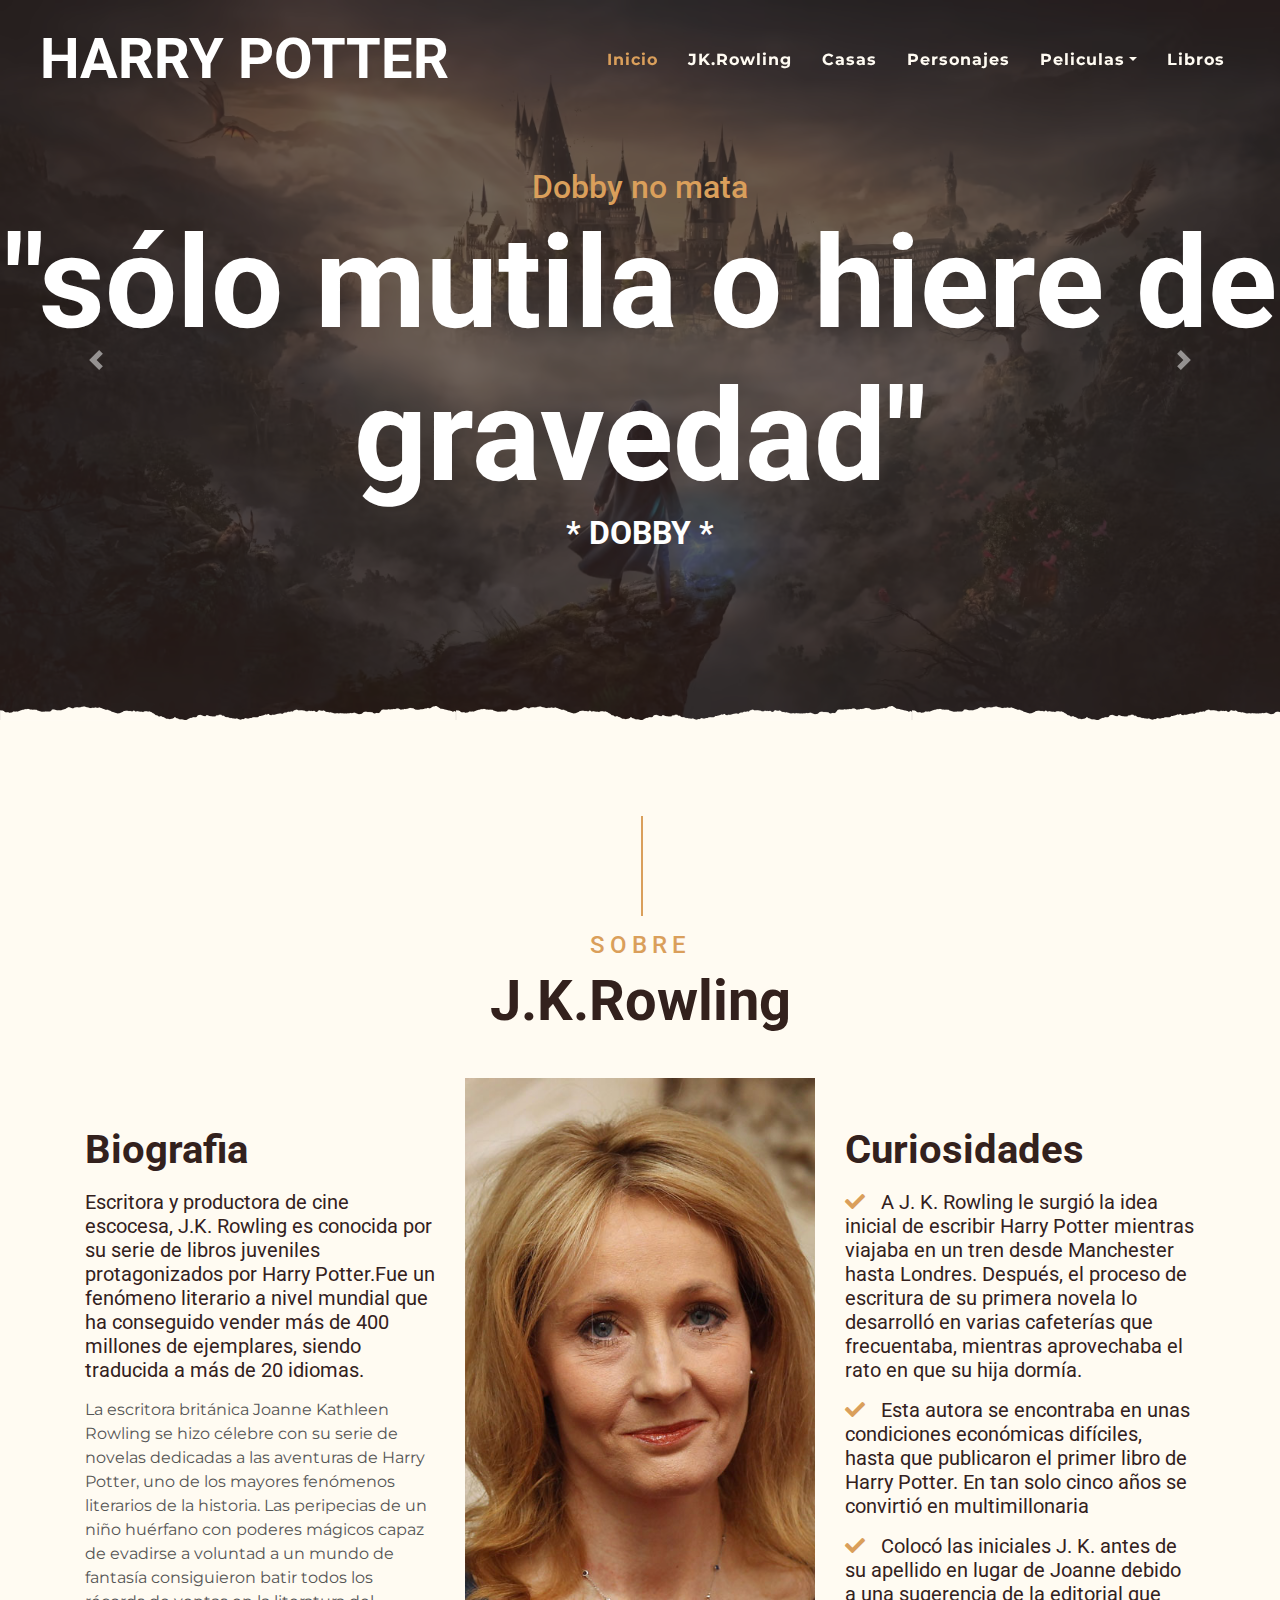
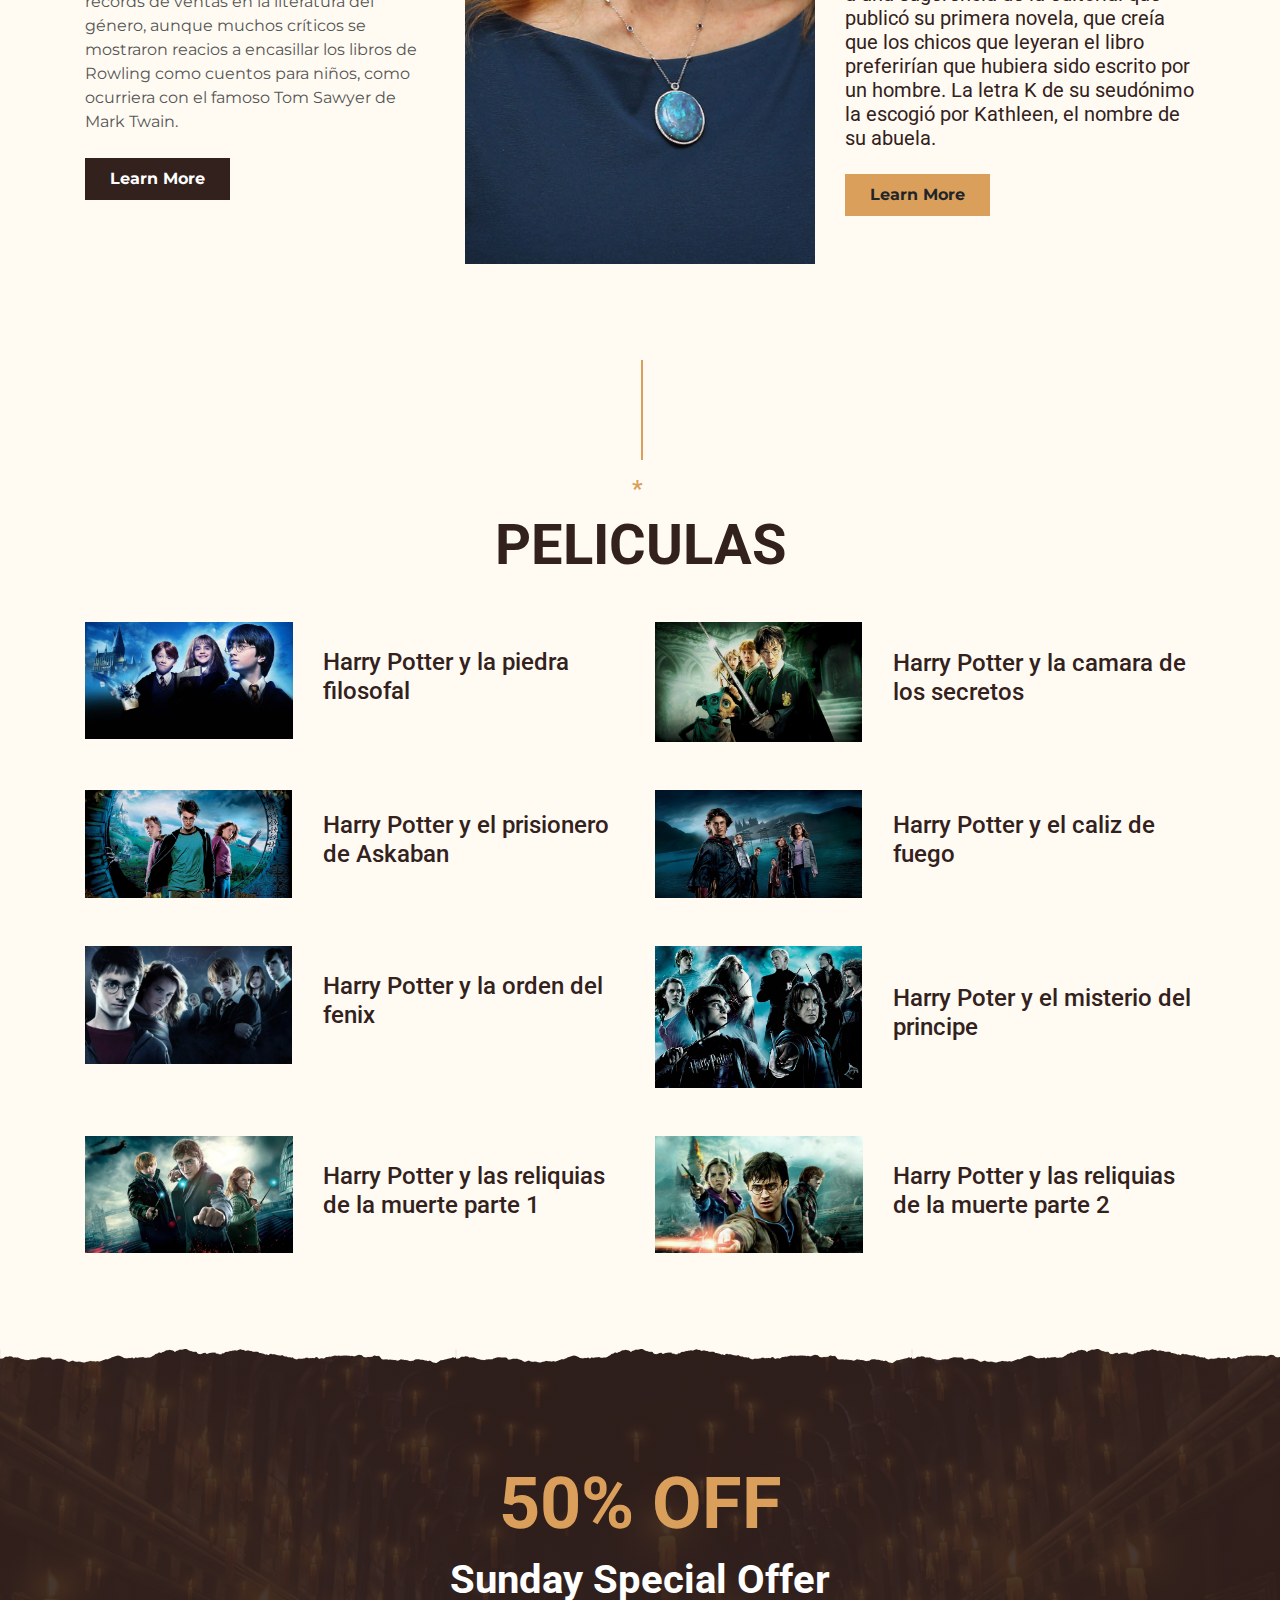
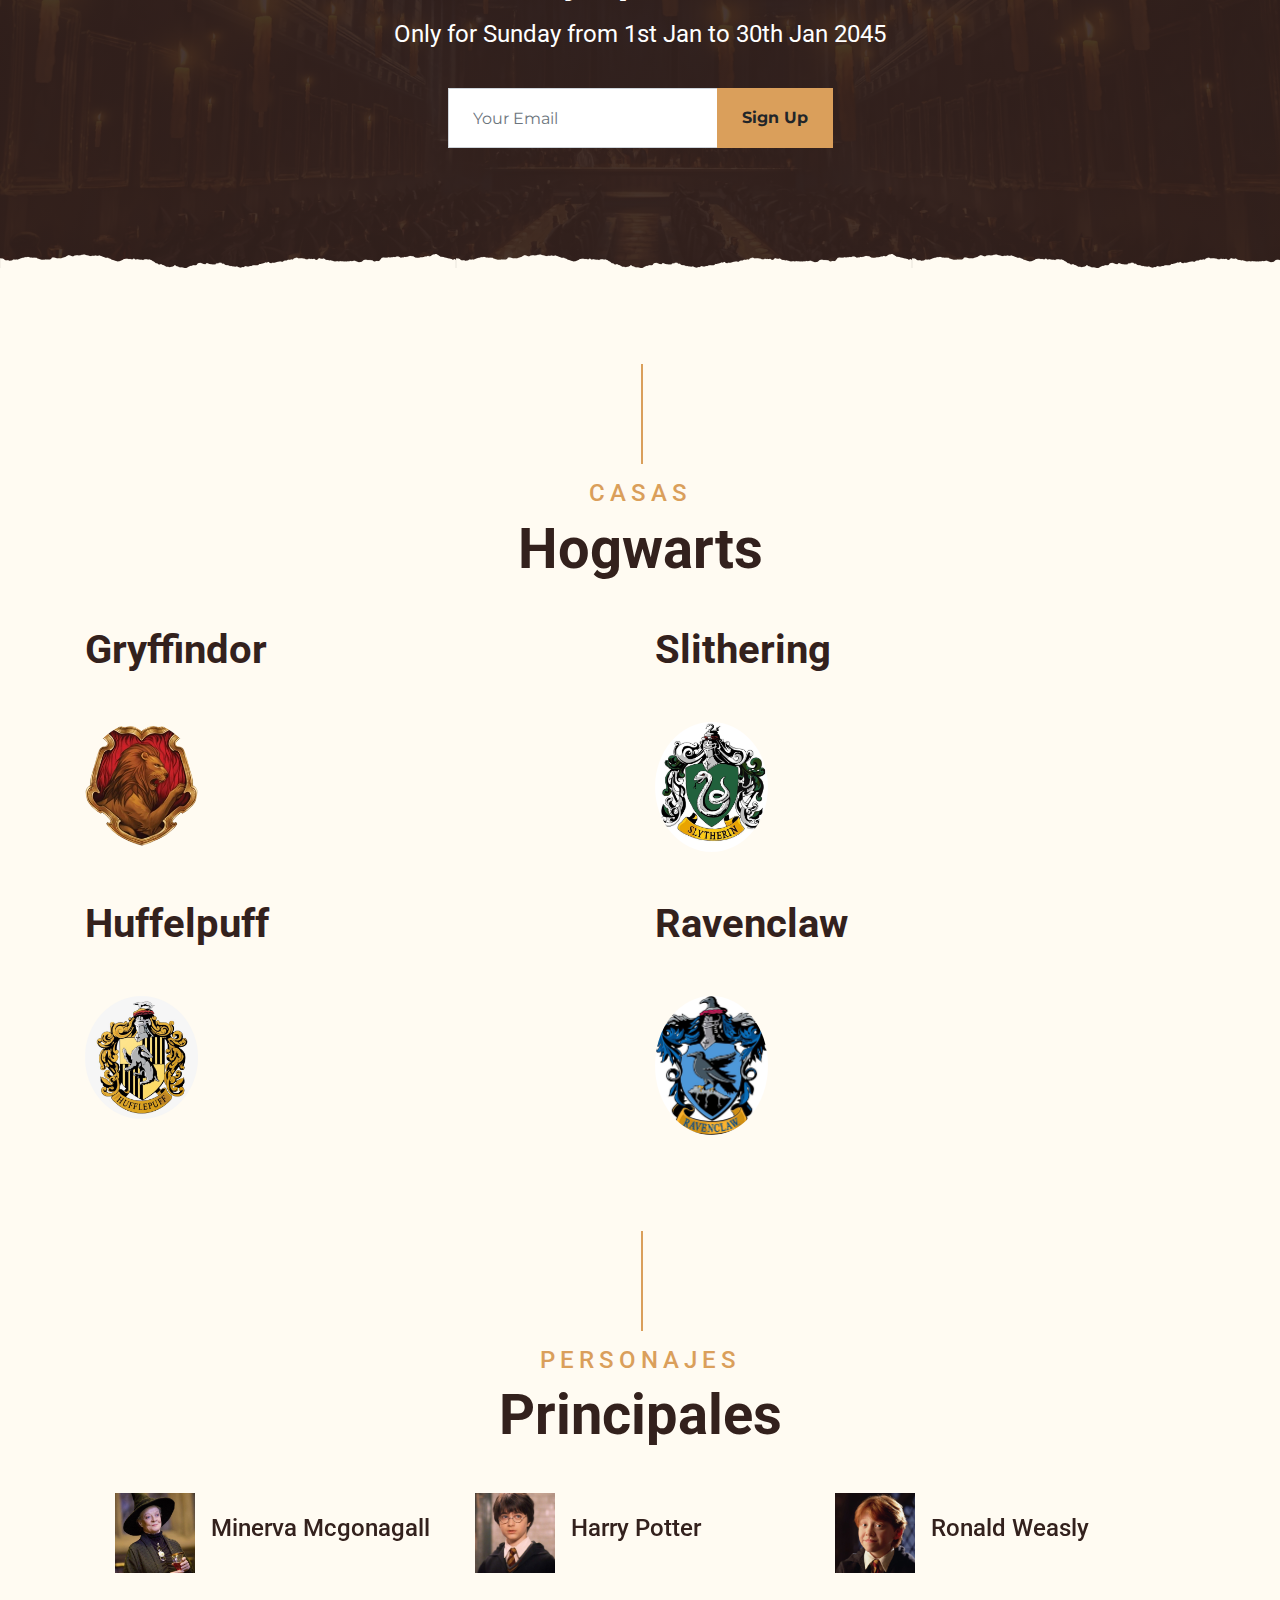
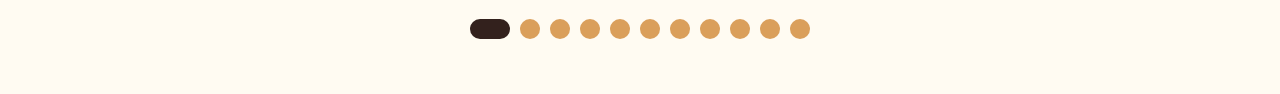
==== index.html @ ed42eed8 "Add files via upload" ====
<!DOCTYPE html>
<html lang="en">

<head>
    <meta charset="utf-8">
    <title>Harry Potter</title>
    <meta content="width=device-width, initial-scale=1.0" name="viewport">
    <meta content="Free Website Template" name="keywords">
    <meta content="Free Website Template" name="description">

    <!-- Favicon -->
    <link href="img/favicon.ico" rel="icon">

    <!-- Google Font -->
    <link rel="preconnect" href="https://fonts.gstatic.com">
    <link href="https://fonts.googleapis.com/css2?family=Montserrat:wght@200;400&family=Roboto:wght@400;500;700&display=swap" rel="stylesheet"> 

    <!-- Font Awesome -->
    <link href="https://cdnjs.cloudflare.com/ajax/libs/font-awesome/5.10.0/css/all.min.css" rel="stylesheet">

    <!-- Libraries Stylesheet -->
    <link href="lib/owlcarousel/assets/owl.carousel.min.css" rel="stylesheet">
    <link href="lib/tempusdominus/css/tempusdominus-bootstrap-4.min.css" rel="stylesheet" />

    <!-- Customized Bootstrap Stylesheet -->
    <link href="css/style.min.css" rel="stylesheet">
</head>

<body>
    <!-- Navbar Start -->
    <div class="container-fluid p-0 nav-bar">
        <nav class="navbar navbar-expand-lg bg-none navbar-dark py-3">
            <a href="index.html" class="navbar-brand px-lg-4 m-0">
                <h1 class="m-0 display-4 text-uppercase text-white">HARRY POTTER</h1>
            </a>
            <button type="button" class="navbar-toggler" data-toggle="collapse" data-target="#navbarCollapse">
                <span class="navbar-toggler-icon"></span>
            </button>
            <div class="collapse navbar-collapse justify-content-between" id="navbarCollapse">
                <div class="navbar-nav ml-auto p-4">
                    <a href="index.html" class="nav-item nav-link active">Inicio</a>
                    <a href="about.html" class="nav-item nav-link">JK.Rowling</a>
                    <a href="service.html" class="nav-item nav-link">Casas</a>
                    <a href="menu.html" class="nav-item nav-link">Personajes</a>
                    <div class="nav-item dropdown">
                        <a href="#" class="nav-link dropdown-toggle" data-toggle="dropdown">Peliculas</a>
                        <div class="dropdown-menu text-capitalize">
                            <a href="reservation.html" class="dropdown-item">La piedra filosofal</a>
                            <a href="testimonial.html" class="dropdown-item">La camara secreta</a>
                            <a href="reservation.html" class="dropdown-item">El prisionero de askaban</a>
                            <a href="testimonial.html" class="dropdown-item">El caliz de fuego</a>
                            <a href="reservation.html" class="dropdown-item">La orden del fenix</a>
                            <a href="testimonial.html" class="dropdown-item">El misterio del principe</a>
                            <a href="reservation.html" class="dropdown-item">Las reliquias de la muerte 1</a>
                            <a href="reservation.html" class="dropdown-item">Las reliquias de la muerte 2</a>
                        </div>
                    </div>
                    <a href="contact.html" class="nav-item nav-link">Libros</a>
                </div>
            </div>
        </nav>
    </div>
    <!-- Navbar End -->
    <!-- Carousel Start -->
    <div class="container-fluid p-0 mb-5">
        <div id="blog-carousel" class="carousel slide overlay-bottom" data-ride="carousel">
            <div class="carousel-inner">
                <div class="carousel-item active">
                    <img class="w-100" src="img/carousel-1.jpg" alt="Image">
                    <div class="carousel-caption d-flex flex-column align-items-center justify-content-center">
                        <h2 class="text-primary font-weight-medium m-0">Dobby no mata</h2>
                        <h1 class="display-1 text-white m-0">"sólo mutila o hiere de gravedad"</h1>
                        <h2 class="text-white m-0">* DOBBY *</h2>
                    </div>
                </div>
                <div class="carousel-item">
                    <img class="w-100" src="img/carousel-2.jpg" alt="Image">
                    <div class="carousel-caption d-flex flex-column align-items-center justify-content-center">
                        <h2 class="text-primary font-weight-medium m-0"></h2>
                        <h1 class="display-1 text-white m-0">"Es leviósa. No leviosá"</h1>
                        <h2 class="text-white m-0">*HERMIONE* </h2>
                    </div>
                </div>
                <div class="carousel-item">
                    <img class="w-100" src="img/carousel-3.jpg" alt="Image">
                    <div class="carousel-caption d-flex flex-column align-items-center justify-content-center">
                        <h2 class="text-primary font-weight-medium m-0">¿Después de todo este tiempo? </h2>
                        <h1 class="display-1 text-white m-0">"Siempre"</h1>
                        <h2 class="text-white m-0">*SNAPE* </h2>
                    </div>
                </div>
            </div>
            <a class="carousel-control-prev" href="#blog-carousel" data-slide="prev">
                <span class="carousel-control-prev-icon"></span>
            </a>
            <a class="carousel-control-next" href="#blog-carousel" data-slide="next">
                <span class="carousel-control-next-icon"></span>
            </a>
        </div>
    </div>
    <!-- Carousel End -->
    <!-- About Start -->
    <div class="container-fluid py-5">
        <div class="container">
            <div class="section-title">
                <h4 class="text-primary text-uppercase" style="letter-spacing: 5px;">Sobre</h4>
                <h1 class="display-4">J.K.Rowling</h1>
            </div>
            <div class="row">
                <div class="col-lg-4 py-0 py-lg-5">
                    <h1 class="mb-3">Biografia  </h1>
                    <h5 class="mb-3">Escritora y productora de cine escocesa, J.K. Rowling es conocida por su serie de libros juveniles protagonizados por Harry Potter.Fue un fenómeno literario a nivel mundial que ha conseguido vender más de 400 millones de ejemplares, siendo traducida a más de 20 idiomas.</h5>
                    <p>
                        La escritora británica Joanne Kathleen Rowling se hizo célebre con su serie de novelas dedicadas a las aventuras de Harry Potter, uno de los mayores fenómenos literarios de la historia. Las peripecias de un niño huérfano con poderes mágicos capaz de evadirse a voluntad a un mundo de fantasía consiguieron batir todos los récords de ventas en la literatura del género, aunque muchos críticos se mostraron reacios a encasillar los libros de Rowling como cuentos para niños, como ocurriera con el famoso Tom Sawyer de Mark Twain.
                    </p>
                    <a href="" class="btn btn-secondary font-weight-bold py-2 px-4 mt-2">Learn More</a>
                </div>
                <div class="col-lg-4 py-5 py-lg-0" style="min-height: 500px;">
                    <div class="position-relative h-100">
                        <img class="position-absolute w-100 h-100" src="img/about.png" style="object-fit: cover;">
                    </div>
                </div>
                <div class="col-lg-4 py-0 py-lg-5">
                    <h1 class="mb-3">Curiosidades</h1>
                    <h5 class="mb-3"><i class="fa fa-check text-primary mr-3"></i>A J. K. Rowling le surgió la idea inicial de escribir Harry Potter mientras viajaba en un tren desde Manchester hasta Londres. Después, el proceso de escritura de su primera novela lo desarrolló en varias cafeterías que frecuentaba, mientras aprovechaba el rato en que su hija dormía.</h5>
                    <h5 class="mb-3"><i class="fa fa-check text-primary mr-3"></i>Esta autora se encontraba en unas condiciones económicas difíciles, hasta que publicaron el primer libro de Harry Potter. En tan solo cinco años se convirtió en multimillonaria</h5>
                    <h5 class="mb-3"><i class="fa fa-check text-primary mr-3"></i>Colocó las iniciales J. K. antes de su apellido en lugar de Joanne debido a una sugerencia de la editorial que publicó su primera novela, que creía que los chicos que leyeran el libro preferirían que hubiera sido escrito por un hombre. La letra K de su seudónimo la escogió por Kathleen, el nombre de su abuela.</h5>
                    <a href="" class="btn btn-primary font-weight-bold py-2 px-4 mt-2">Learn More</a>
                </div>
            </div>
        </div>
    </div>
    <!-- About End -->
    <!-- Service Start -->
    <div class="container-fluid pt-5">
        <div class="container">
            <div class="section-title">
                <h4 class="text-primary text-uppercase" style="letter-spacing: 5px;">*</h4>
                <h1 class="display-4">PELICULAS</h1>
            </div>
            <div class="row">
                <div class="col-lg-6 mb-5">
                    <div class="row align-items-center">
                        <div class="col-sm-5">
                            <img class="img-fluid mb-3 mb-sm-0" src="img/service-1.jpg" alt="">
                        </div>
                        <div class="col-sm-7">
                            <h4></i>Harry Potter y la piedra filosofal</h4>
                            <p class="m-0">

                            </p>
                        </div>
                    </div>
                </div>
                <div class="col-lg-6 mb-5">
                    <div class="row align-items-center">
                        <div class="col-sm-5">
                            <img class="img-fluid mb-3 mb-sm-0" src="img/service-2.jpg" alt="">
                        </div>
                        <div class="col-sm-7">
                            <h4>Harry Potter y la camara de los secretos</h4>
                        </div>
                    </div>
                </div>
                <div class="col-lg-6 mb-5">
                    <div class="row align-items-center">
                        <div class="col-sm-5">
                            <img class="img-fluid mb-3 mb-sm-0" src="img/service-3.jpg" alt="">
                        </div>
                        <div class="col-sm-7">
                            <h4>Harry Potter y el prisionero de Askaban</h4>
                        </div>
                    </div>
                </div>
                <div class="col-lg-6 mb-5">
                    <div class="row align-items-center">
                        <div class="col-sm-5">
                            <img class="img-fluid mb-3 mb-sm-0" src="img/service-4.jpg" alt="">
                        </div>
                        <div class="col-sm-7">
                            <h4>Harry Potter y el caliz de fuego</h4>
                        </div>
                    </div>
                </div>
                <div class="col-lg-6 mb-5">
                    <div class="row align-items-center">
                        <div class="col-sm-5">
                            <img class="img-fluid mb-3 mb-sm-0" src="img/service-5.jpg" alt="">
                        </div>
                        <div class="col-sm-7">
                            <h4>Harry Potter y la orden del fenix</h4>
                        </div>
                    </div>
                </div>
                <div class="col-lg-6 mb-5">
                    <div class="row align-items-center">
                        <div class="col-sm-5">
                            <img class="img-fluid mb-3 mb-sm-0" src="img/service-6.jpg" alt="">
                        </div>
                        <div class="col-sm-7">
                            <h4>Harry Poter y el misterio del principe </h4>
                        </div>
                    </div>
                </div>
                <div class="col-lg-6 mb-5">
                    <div class="row align-items-center">
                        <div class="col-sm-5">
                            <img class="img-fluid mb-3 mb-sm-0" src="img/service-7.jpg" alt="">
                        </div>
                        <div class="col-sm-7">
                            <h4>Harry Potter y las reliquias de la muerte parte 1</h4>
                        </div>
                    </div>
                </div>
                <div class="col-lg-6 mb-5">
                    <div class="row align-items-center">
                        <div class="col-sm-5">
                            <img class="img-fluid mb-3 mb-sm-0" src="img/service-8.jpg" alt="">
                        </div>
                        <div class="col-sm-7">
                            <h4>Harry Potter y las reliquias de la muerte parte 2</h4>
                        </div>
                    </div>
                </div>
            </div>
        </div>
    </div>
    <!-- Service End -->

    <!-- Offer Start -->
    <div class="offer container-fluid my-5 py-5 text-center position-relative overlay-top overlay-bottom">
        <div class="container py-5">
            <h1 class="display-3 text-primary mt-3">50% OFF</h1>
            <h1 class="text-white mb-3">Sunday Special Offer</h1>
            <h4 class="text-white font-weight-normal mb-4 pb-3">Only for Sunday from 1st Jan to 30th Jan 2045</h4>
            <form class="form-inline justify-content-center mb-4">
                <div class="input-group">
                    <input type="text" class="form-control p-4" placeholder="Your Email" style="height: 60px;">
                    <div class="input-group-append">
                        <button class="btn btn-primary font-weight-bold px-4" type="submit">Sign Up</button>
                    </div>
                </div>
            </form>
        </div>
    </div>
    <!-- Offer End -->

    <!-- Menu Start -->
    <div class="container-fluid pt-5">
        <div class="container">
            <div class="section-title">
                <h4 class="text-primary text-uppercase" style="letter-spacing: 5px;">CASAS</h4>
                <h1 class="display-4">Hogwarts</h1>
            </div>
            <div class="row">
                <div class="col-lg-6">
                    <h1 class="mb-5">Gryffindor</h1>
                    <div class="row align-items-center mb-5">
                        <div class="col-4 col-sm-3">
                            <img class="w-100 rounded-circle mb- mb-sm-0" src="img/menu-1.jpg" alt="">

                        </div>
                    </div>
                </div>
                <div class="col-lg-6">
                    <h1 class="mb-5">Slithering</h1>
                    <div class="row align-items-center mb-5">
                        <div class="col-4 col-sm-3">
                            <img class="w-100 rounded-circle mb-3 mb-sm-0" src="img/menu-2.jpg" alt="">

                        </div>
                    </div>
                </div>
                <div class="col-lg-6">
                    <h1 class="mb-5">Huffelpuff</h1>
                    <div class="row align-items-center mb-5">
                        <div class="col-4 col-sm-3">
                            <img class="w-100 rounded-circle mb-3 mb-sm-0" src="img/menu-3.jpg" alt="">

                        </div>
                    </div>
                </div>
                <div class="col-lg-6">
                    <h1 class="mb-5">Ravenclaw</h1>
                    <div class="row align-items-center mb-5">
                        <div class="col-4 col-sm-3">
                            <img class="w-100 rounded-circle mb-3 mb-sm-0" src="img/menu-4.jpg" alt="">

                        </div>
                    </div>
                </div>
            </div>
            <!-- Menu End -->
            <!-- Testimonial Start -->
            <div class="container-fluid py-5">
                <div class="container">
                    <div class="section-title">
                        <h4 class="text-primary text-uppercase" style="letter-spacing: 5px;">Personajes</h4>
                        <h1 class="display-4">Principales</h1>
                    </div>
                    <div class="owl-carousel testimonial-carousel">
                        <div class="testimonial-item">
                            <div class="d-flex align-items-center mb-3">
                                <img class="img-fluid" src="img/testimonial-1.jpg" alt="">
                                <div class="ml-3">
                                    <h4>Harry Potter</h4>
                                </div>
                            </div>
                        </div>
                        <div class="testimonial-item">
                            <div class="d-flex align-items-center mb-3">
                                <img class="img-fluid" src="img/testimonial-2.jpg" alt="">
                                <div class="ml-3">
                                    <h4>Ronald Weasly</h4>
                                </div>
                            </div>
                        </div>
                        <div class="testimonial-item">
                            <div class="d-flex align-items-center mb-3">
                                <img class="img-fluid" src="img/testimonial-3.jpg" alt="">
                                <div class="ml-3">
                                    <h4>Hermionie Granger   </h4>
                                </div>
                            </div>
                        </div>
                        <div class="testimonial-item">
                            <div class="d-flex align-items-center mb-3">
                                <img class="img-fluid" src="img/testimonial-4.jpg" alt="">
                                <div class="ml-3">
                                    <h4>Draco Malfoy</h4>
                                </div>
                            </div>
                        </div>
                        <div class="testimonial-item">
                            <div class="d-flex align-items-center mb-3">
                                <img class="img-fluid" src="img/testimonial-5.jpg" alt="">
                                <div class="ml-3">
                                    <h4>Albus Dumbeldore</h4>
                                </div>
                            </div>
                        </div>
                        <div class="testimonial-item">
                            <div class="d-flex align-items-center mb-3">
                                <img class="img-fluid" src="img/testimonial-6.jpg" alt="">
                                <div class="ml-3">
                                    <h4>Voldemort</h4>
                                </div>
                            </div>
                        </div>
                        <div class="testimonial-item">
                            <div class="d-flex align-items-center mb-3">
                                <img class="img-fluid" src="img/testimonial-7.jpg" alt="">
                                <div class="ml-3">
                                    <h4>Hagrid</h4>
                                </div>
                            </div>
                        </div>
                        <div class="testimonial-item">
                            <div class="d-flex align-items-center mb-3">
                                <img class="img-fluid" src="img/testimonial-8.jpg" alt="">
                                <div class="ml-3">
                                    <h4>Dobby</h4>
                                </div>
                            </div>
                        </div>
                        <div class="testimonial-item">
                            <div class="d-flex align-items-center mb-3">
                                <img class="img-fluid" src="img/testimonial-9.jpg" alt="">
                                <div class="ml-3">
                                    <h4>Sirius Black</h4>
                                </div>
                            </div>
                        </div>
                        <div class="testimonial-item">
                            <div class="d-flex align-items-center mb-3">
                                <img class="img-fluid" src="img/testimonial-10.jpg" alt="">
                                <div class="ml-3">
                                    <h4>Severus Snape</h4>
                                </div>
                            </div>
                        </div>
                        <div class="testimonial-item">
                            <div class="d-flex align-items-center mb-3">
                                <img class="img-fluid" src="img/testimonial-11.jpg" alt="">
                                <div class="ml-3">
                                    <h4>Minerva Mcgonagall</h4>
                                </div>
                            </div>
                        </div>
                    </div>
                </div>
            </div>

            <!-- Testimonial End -->
            <!-- Back to Top -->
            <a href="#" class="btn btn-lg btn-primary btn-lg-square back-to-top"><i class="fa fa-angle-double-up"></i></a>


            <!-- JavaScript Libraries -->
            <script src="https://code.jquery.com/jquery-3.4.1.min.js"></script>
            <script src="https://stackpath.bootstrapcdn.com/bootstrap/4.4.1/js/bootstrap.bundle.min.js"></script>
            <script src="lib/easing/easing.min.js"></script>
            <script src="lib/waypoints/waypoints.min.js"></script>
            <script src="lib/owlcarousel/owl.carousel.min.js"></script>
            <script src="lib/tempusdominus/js/moment.min.js"></script>
            <script src="lib/tempusdominus/js/moment-timezone.min.js"></script>
            <script src="lib/tempusdominus/js/tempusdominus-bootstrap-4.min.js"></script>

            <!-- Contact Javascript File -->
            <script src="mail/jqBootstrapValidation.min.js"></script>
            <script src="mail/contact.js"></script>

            <!-- Template Javascript -->
            <script src="js/main.js"></script>
</body>

</html>
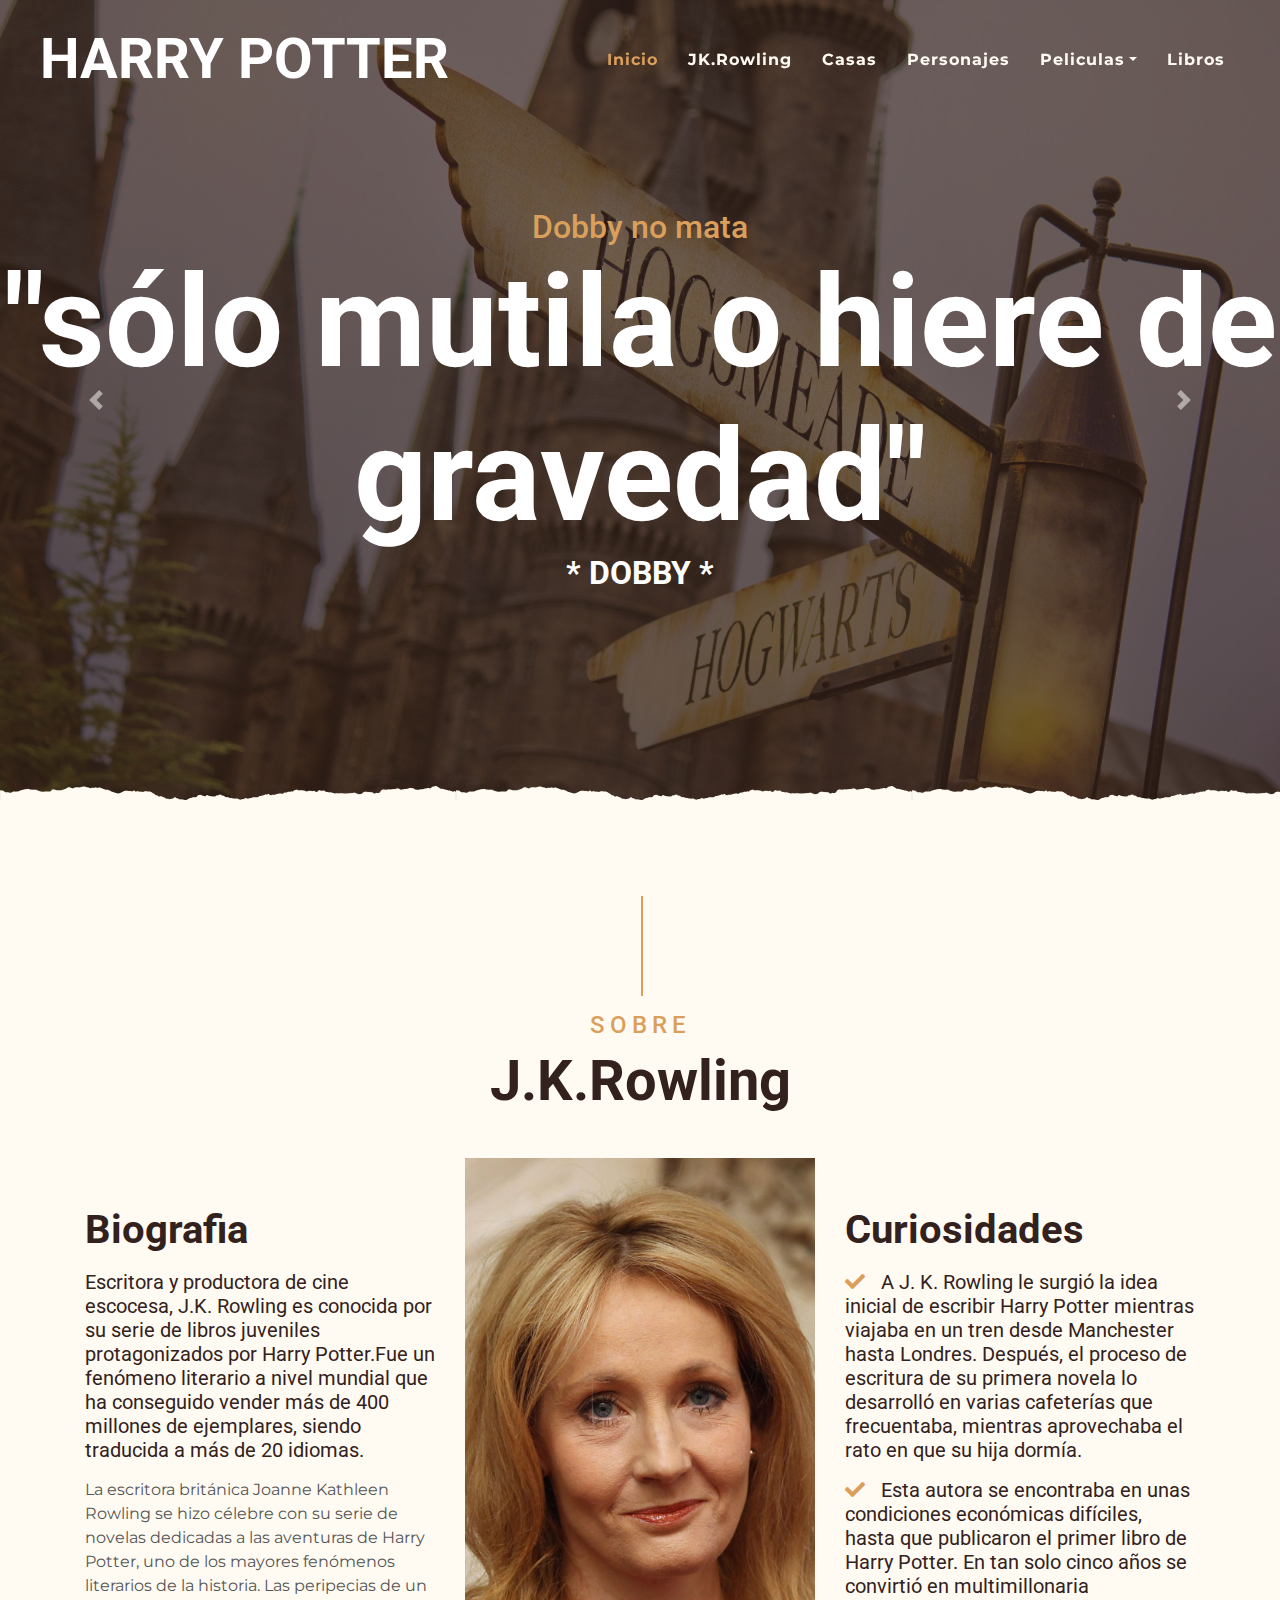
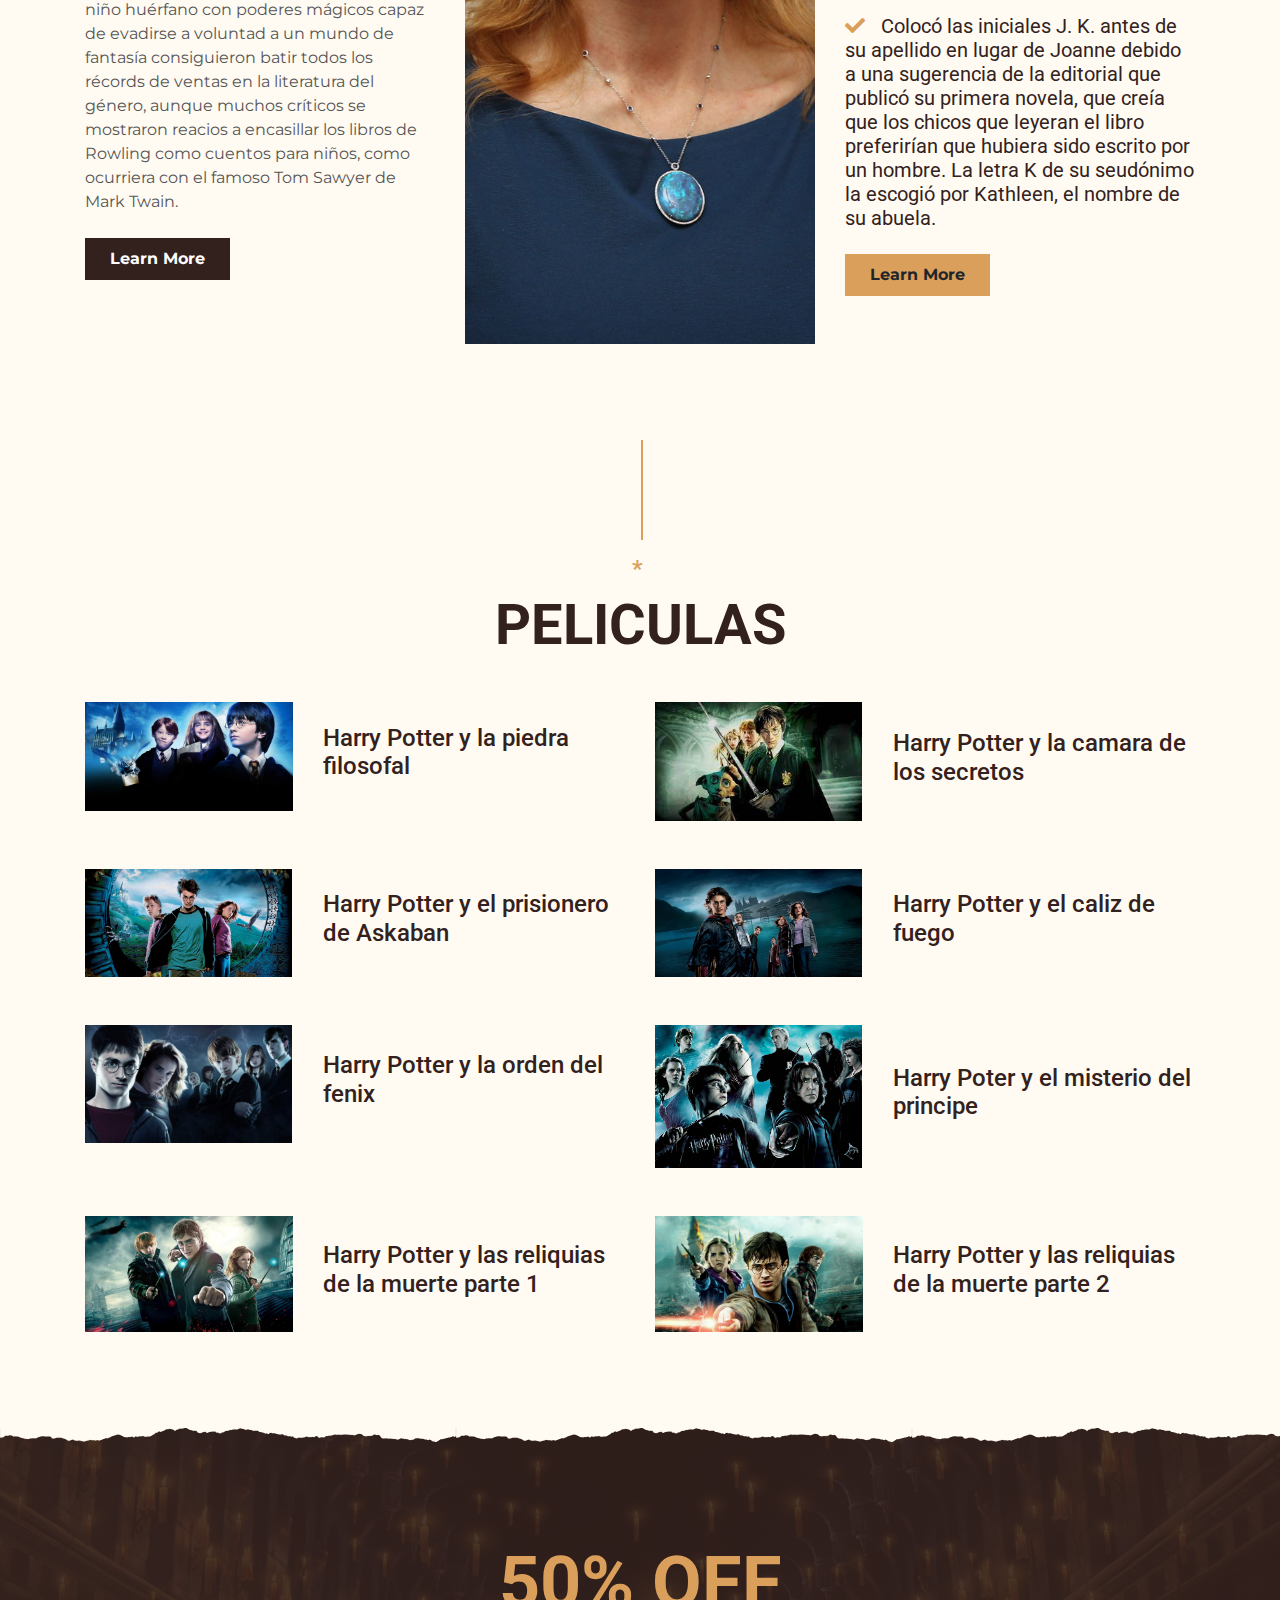
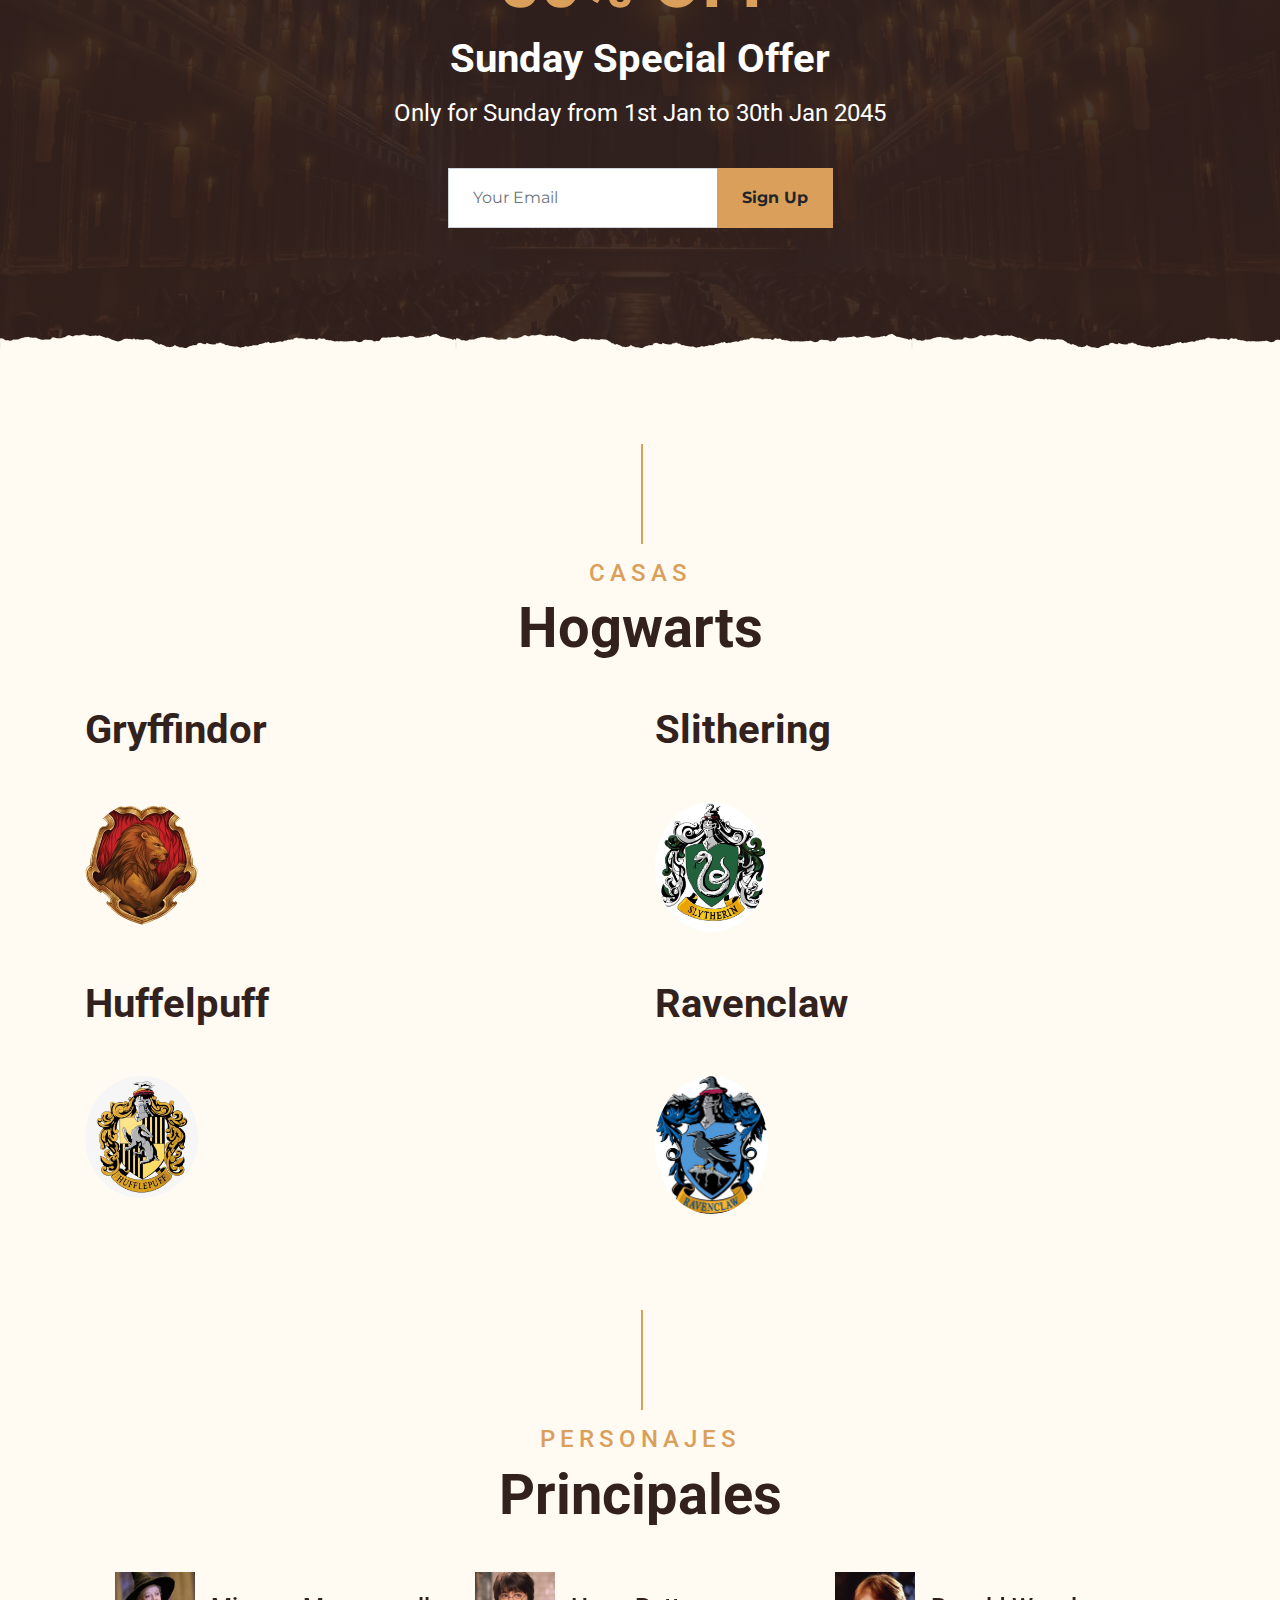
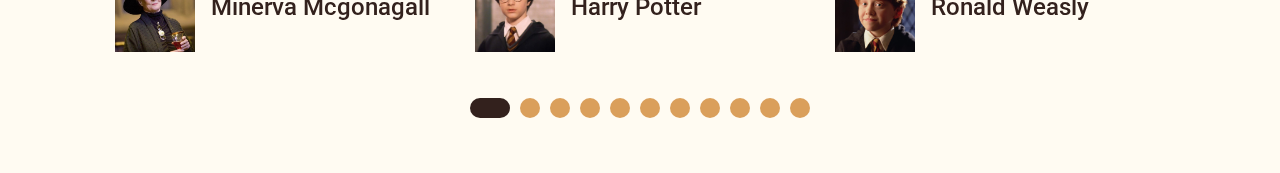
==== commit bb4f9c29: "Add files via upload" ====
--- a/index.html
+++ b/index.html
@@ -9,7 +9,7 @@
     <meta content="Free Website Template" name="description">
 
     <!-- Favicon -->
-    <link href="img/favicon.ico" rel="icon">
+    <link href="\Users\803\Downloads\koppee\harrypotter\img" rel="icon">
 
     <!-- Google Font -->
     <link rel="preconnect" href="https://fonts.gstatic.com">
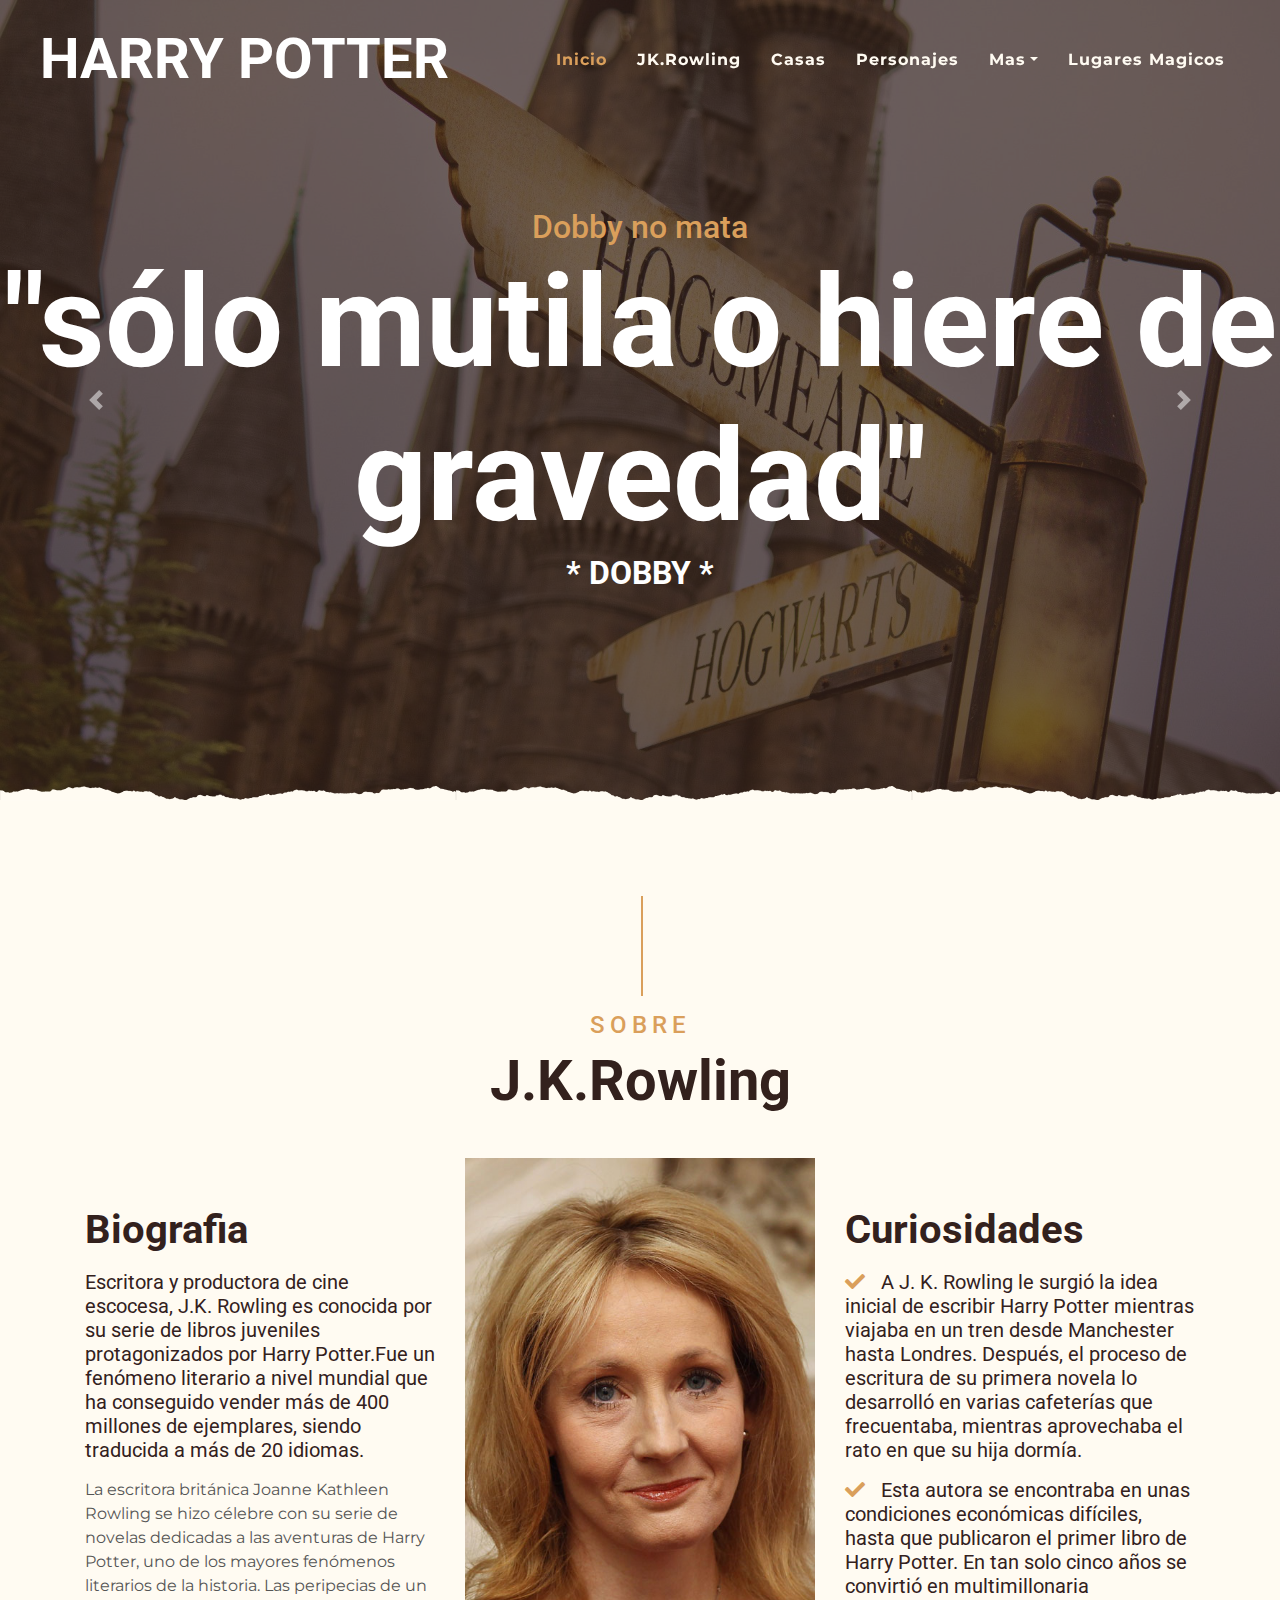
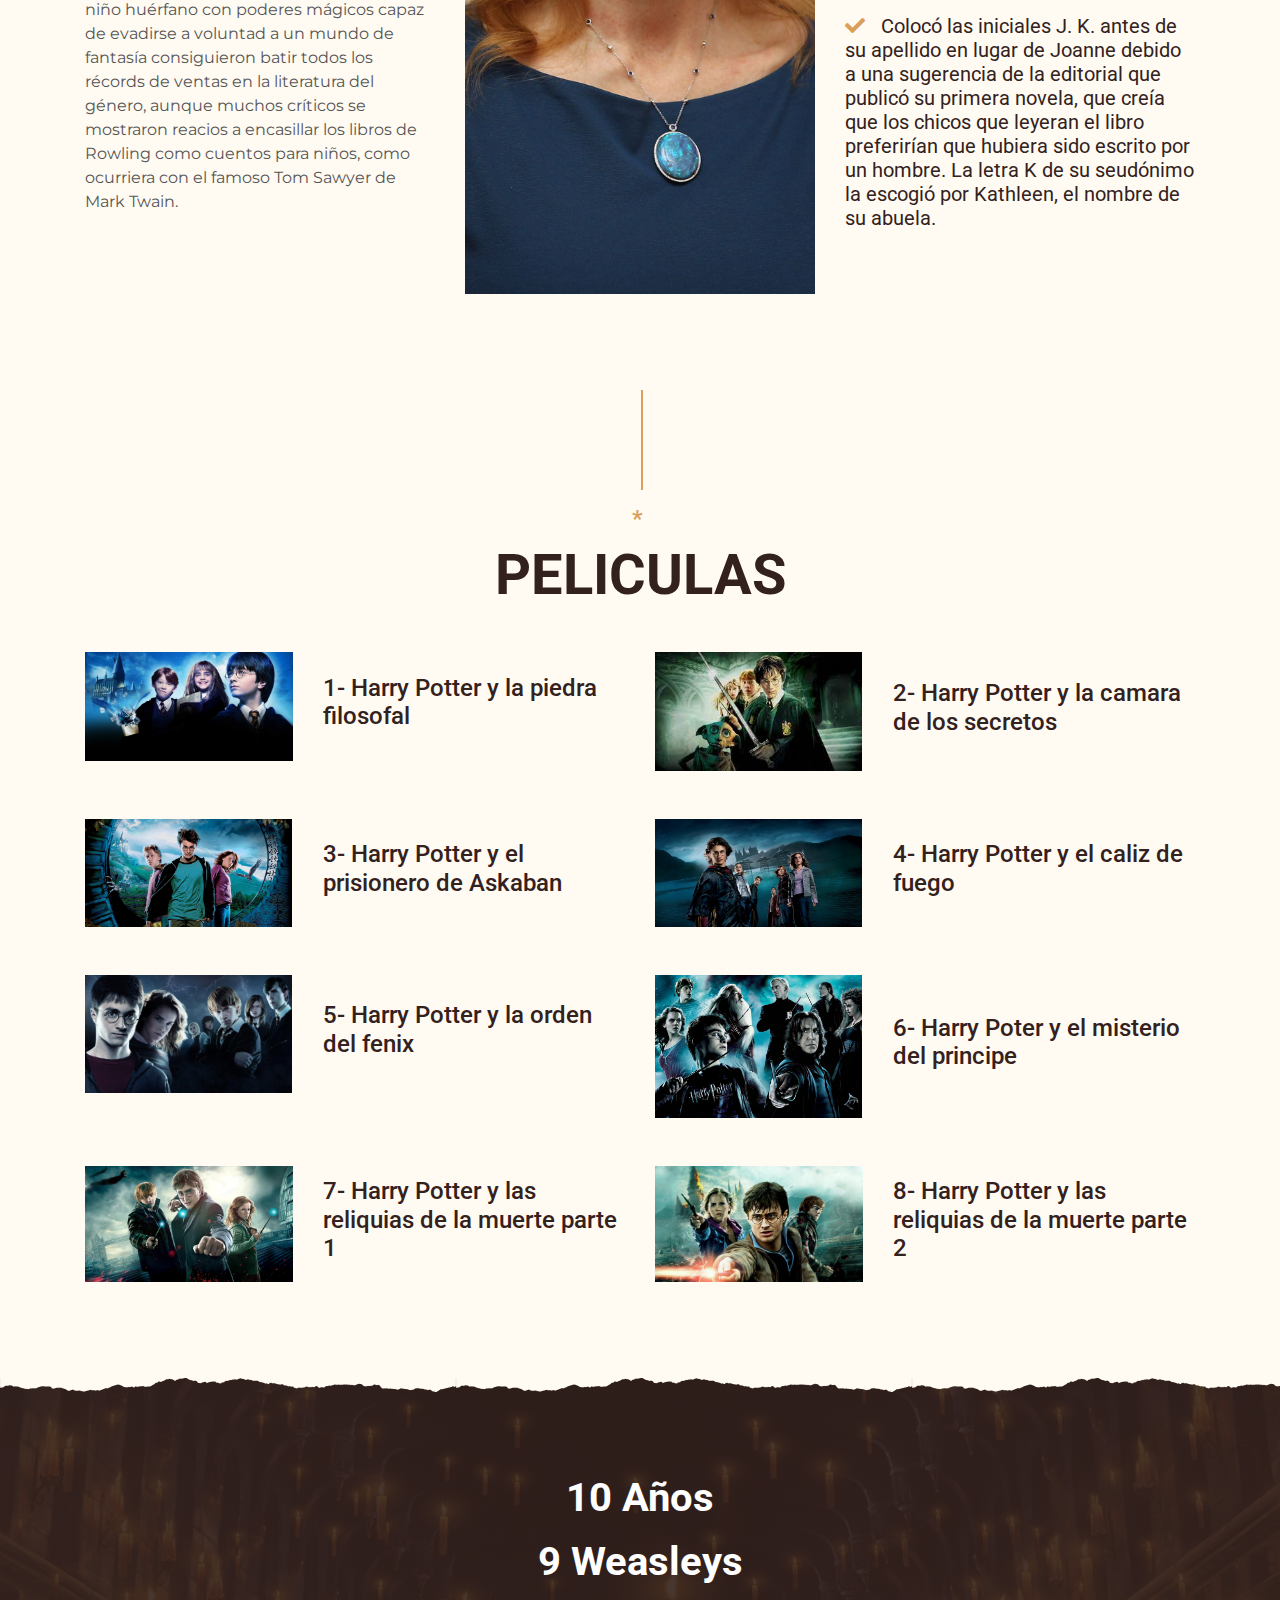
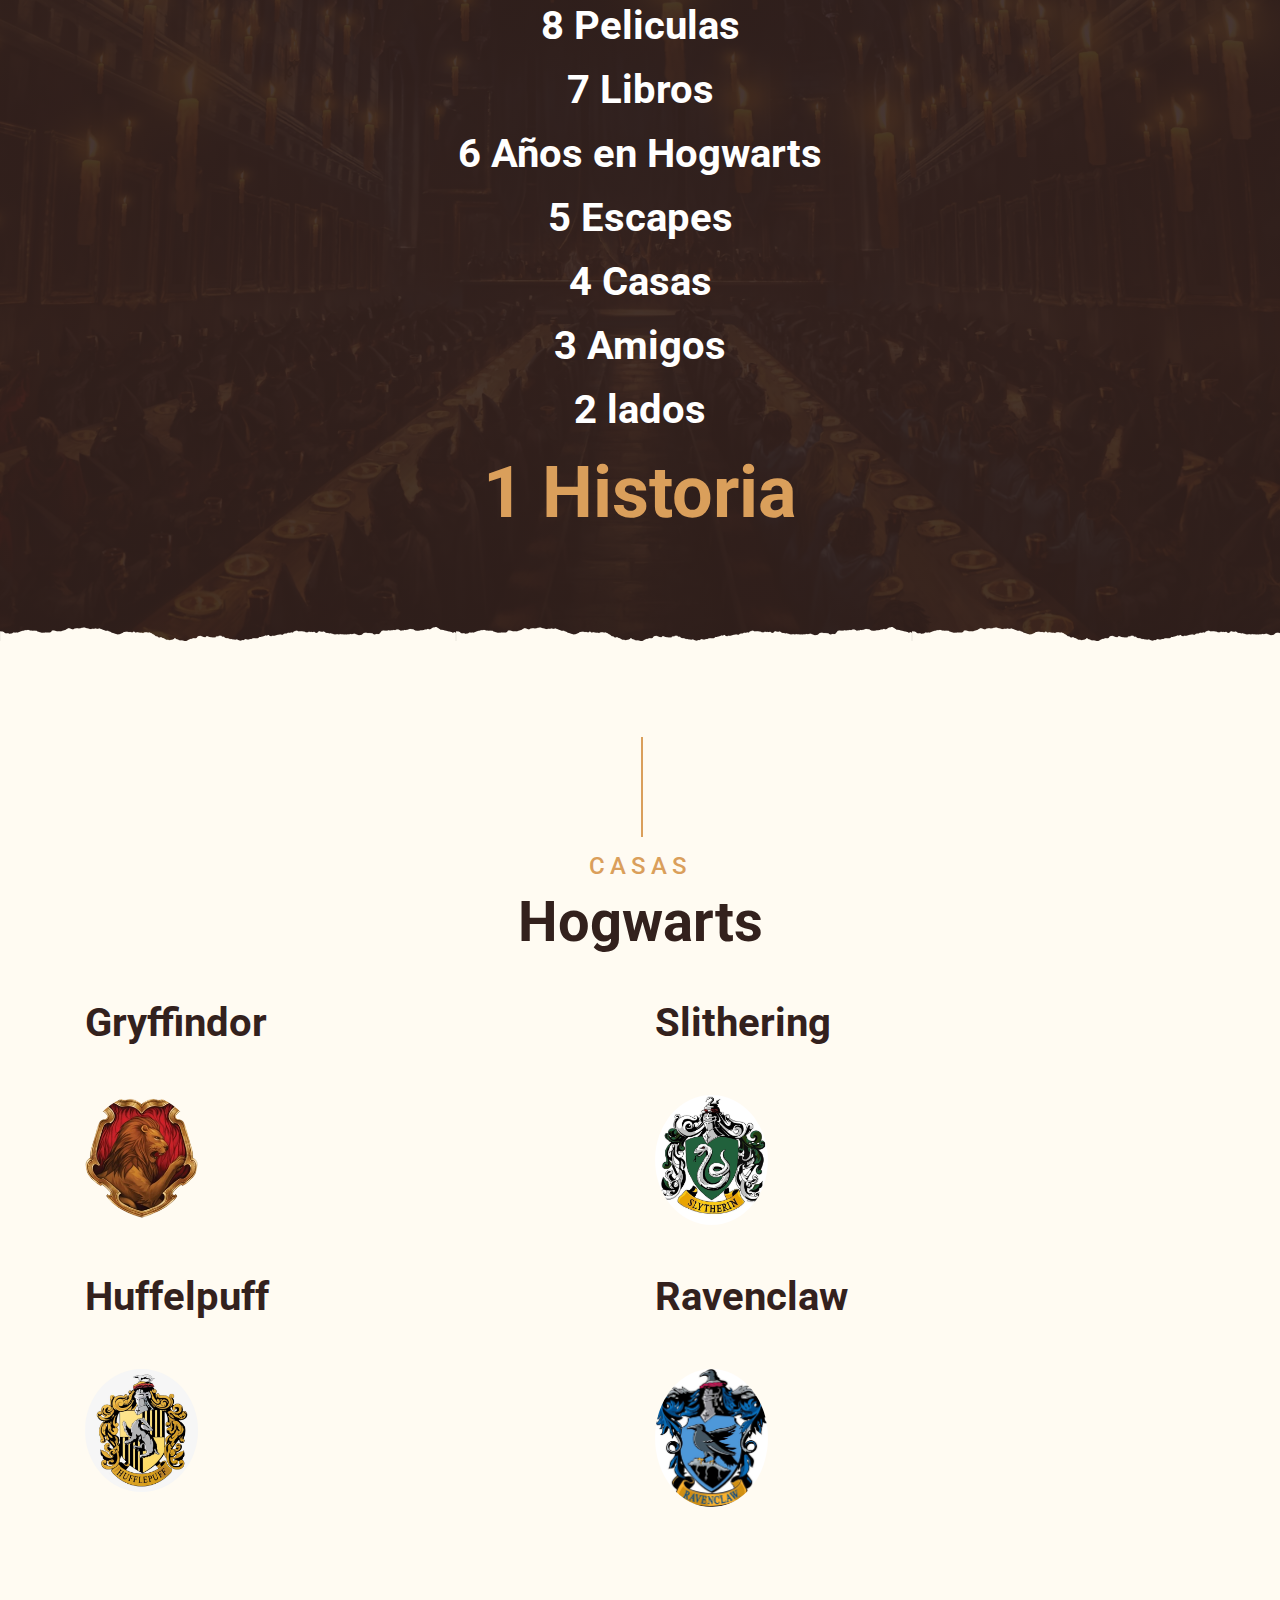
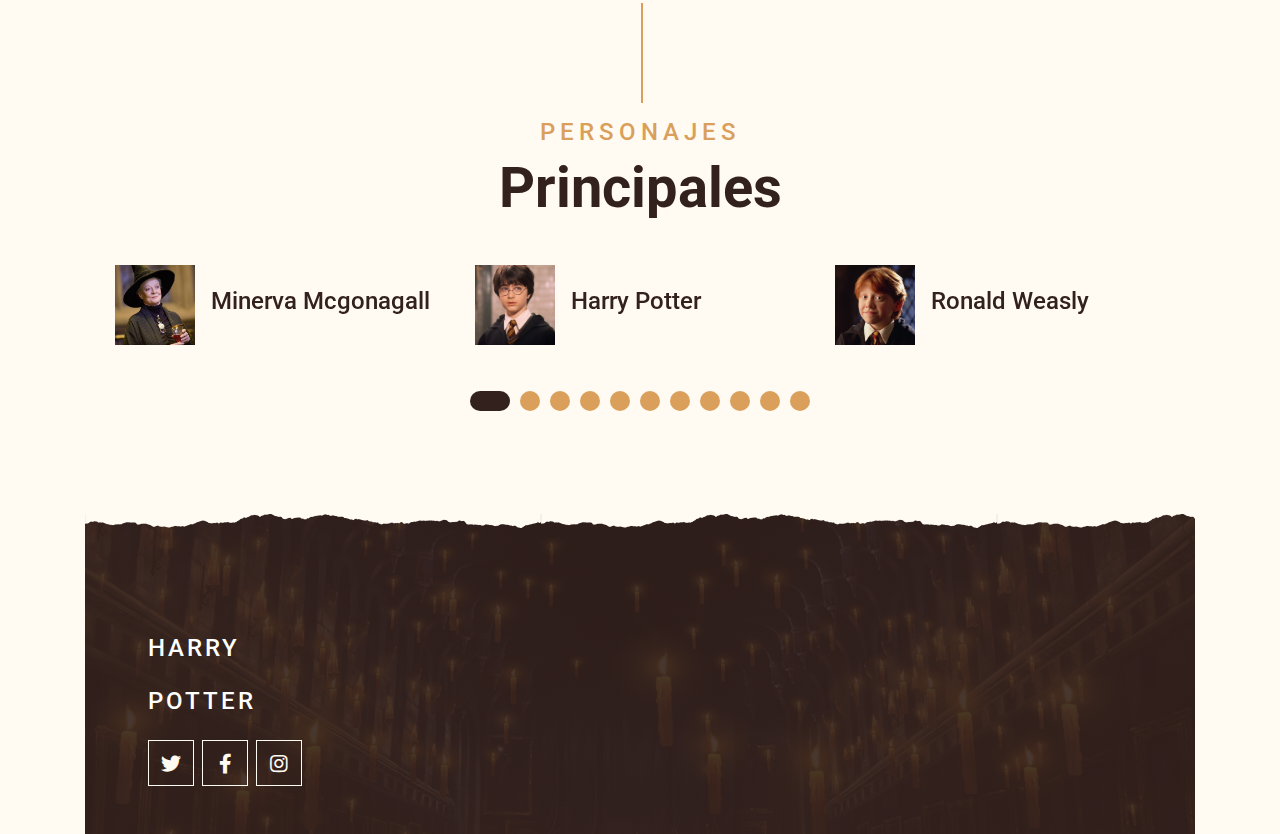
==== commit b92f7056: "Add files via upload" ====
--- a/index.html
+++ b/index.html
@@ -9,11 +9,11 @@
     <meta content="Free Website Template" name="description">
 
     <!-- Favicon -->
-    <link href="\Users\803\Downloads\koppee\harrypotter\img" rel="icon">
+    <link href="img/icon.png" rel="icon">
 
     <!-- Google Font -->
     <link rel="preconnect" href="https://fonts.gstatic.com">
-    <link href="https://fonts.googleapis.com/css2?family=Montserrat:wght@200;400&family=Roboto:wght@400;500;700&display=swap" rel="stylesheet"> 
+    <link href="https://fonts.googleapis.com/css2?family=Montserrat:wght@200;400&family=Roboto:wght@400;500;700&display=swap" rel="stylesheet">
 
     <!-- Font Awesome -->
     <link href="https://cdnjs.cloudflare.com/ajax/libs/font-awesome/5.10.0/css/all.min.css" rel="stylesheet">
@@ -43,19 +43,13 @@
                     <a href="service.html" class="nav-item nav-link">Casas</a>
                     <a href="menu.html" class="nav-item nav-link">Personajes</a>
                     <div class="nav-item dropdown">
-                        <a href="#" class="nav-link dropdown-toggle" data-toggle="dropdown">Peliculas</a>
+                        <a href="#" class="nav-link dropdown-toggle" data-toggle="dropdown">Mas</a>
                         <div class="dropdown-menu text-capitalize">
-                            <a href="reservation.html" class="dropdown-item">La piedra filosofal</a>
-                            <a href="testimonial.html" class="dropdown-item">La camara secreta</a>
-                            <a href="reservation.html" class="dropdown-item">El prisionero de askaban</a>
-                            <a href="testimonial.html" class="dropdown-item">El caliz de fuego</a>
-                            <a href="reservation.html" class="dropdown-item">La orden del fenix</a>
-                            <a href="testimonial.html" class="dropdown-item">El misterio del principe</a>
-                            <a href="reservation.html" class="dropdown-item">Las reliquias de la muerte 1</a>
-                            <a href="reservation.html" class="dropdown-item">Las reliquias de la muerte 2</a>
-                        </div>
-                    </div>
-                    <a href="contact.html" class="nav-item nav-link">Libros</a>
+                            <a href="reservation.html" class="dropdown-item">Horrocruxes</a>
+                            <a href="testimonial.html" class="dropdown-item">Criaturas Magicas</a>
+                        </div>
+                    </div>
+                    <a href="contact.html" class="nav-item nav-link">Lugares Magicos</a>
                 </div>
             </div>
         </nav>
@@ -113,7 +107,6 @@
                     <p>
                         La escritora británica Joanne Kathleen Rowling se hizo célebre con su serie de novelas dedicadas a las aventuras de Harry Potter, uno de los mayores fenómenos literarios de la historia. Las peripecias de un niño huérfano con poderes mágicos capaz de evadirse a voluntad a un mundo de fantasía consiguieron batir todos los récords de ventas en la literatura del género, aunque muchos críticos se mostraron reacios a encasillar los libros de Rowling como cuentos para niños, como ocurriera con el famoso Tom Sawyer de Mark Twain.
                     </p>
-                    <a href="" class="btn btn-secondary font-weight-bold py-2 px-4 mt-2">Learn More</a>
                 </div>
                 <div class="col-lg-4 py-5 py-lg-0" style="min-height: 500px;">
                     <div class="position-relative h-100">
@@ -125,7 +118,6 @@
                     <h5 class="mb-3"><i class="fa fa-check text-primary mr-3"></i>A J. K. Rowling le surgió la idea inicial de escribir Harry Potter mientras viajaba en un tren desde Manchester hasta Londres. Después, el proceso de escritura de su primera novela lo desarrolló en varias cafeterías que frecuentaba, mientras aprovechaba el rato en que su hija dormía.</h5>
                     <h5 class="mb-3"><i class="fa fa-check text-primary mr-3"></i>Esta autora se encontraba en unas condiciones económicas difíciles, hasta que publicaron el primer libro de Harry Potter. En tan solo cinco años se convirtió en multimillonaria</h5>
                     <h5 class="mb-3"><i class="fa fa-check text-primary mr-3"></i>Colocó las iniciales J. K. antes de su apellido en lugar de Joanne debido a una sugerencia de la editorial que publicó su primera novela, que creía que los chicos que leyeran el libro preferirían que hubiera sido escrito por un hombre. La letra K de su seudónimo la escogió por Kathleen, el nombre de su abuela.</h5>
-                    <a href="" class="btn btn-primary font-weight-bold py-2 px-4 mt-2">Learn More</a>
                 </div>
             </div>
         </div>
@@ -145,7 +137,7 @@
                             <img class="img-fluid mb-3 mb-sm-0" src="img/service-1.jpg" alt="">
                         </div>
                         <div class="col-sm-7">
-                            <h4></i>Harry Potter y la piedra filosofal</h4>
+                            <h4></i>1- Harry Potter y la piedra filosofal</h4>
                             <p class="m-0">
 
                             </p>
@@ -158,7 +150,7 @@
                             <img class="img-fluid mb-3 mb-sm-0" src="img/service-2.jpg" alt="">
                         </div>
                         <div class="col-sm-7">
-                            <h4>Harry Potter y la camara de los secretos</h4>
+                            <h4>2- Harry Potter y la camara de los secretos</h4>
                         </div>
                     </div>
                 </div>
@@ -168,7 +160,7 @@
                             <img class="img-fluid mb-3 mb-sm-0" src="img/service-3.jpg" alt="">
                         </div>
                         <div class="col-sm-7">
-                            <h4>Harry Potter y el prisionero de Askaban</h4>
+                            <h4>3- Harry Potter y el prisionero de Askaban</h4>
                         </div>
                     </div>
                 </div>
@@ -178,7 +170,7 @@
                             <img class="img-fluid mb-3 mb-sm-0" src="img/service-4.jpg" alt="">
                         </div>
                         <div class="col-sm-7">
-                            <h4>Harry Potter y el caliz de fuego</h4>
+                            <h4>4- Harry Potter y el caliz de fuego</h4>
                         </div>
                     </div>
                 </div>
@@ -188,7 +180,7 @@
                             <img class="img-fluid mb-3 mb-sm-0" src="img/service-5.jpg" alt="">
                         </div>
                         <div class="col-sm-7">
-                            <h4>Harry Potter y la orden del fenix</h4>
+                            <h4>5- Harry Potter y la orden del fenix</h4>
                         </div>
                     </div>
                 </div>
@@ -198,7 +190,7 @@
                             <img class="img-fluid mb-3 mb-sm-0" src="img/service-6.jpg" alt="">
                         </div>
                         <div class="col-sm-7">
-                            <h4>Harry Poter y el misterio del principe </h4>
+                            <h4>6- Harry Poter y el misterio del principe </h4>
                         </div>
                     </div>
                 </div>
@@ -208,7 +200,7 @@
                             <img class="img-fluid mb-3 mb-sm-0" src="img/service-7.jpg" alt="">
                         </div>
                         <div class="col-sm-7">
-                            <h4>Harry Potter y las reliquias de la muerte parte 1</h4>
+                            <h4>7- Harry Potter y las reliquias de la muerte parte 1</h4>
                         </div>
                     </div>
                 </div>
@@ -218,7 +210,7 @@
                             <img class="img-fluid mb-3 mb-sm-0" src="img/service-8.jpg" alt="">
                         </div>
                         <div class="col-sm-7">
-                            <h4>Harry Potter y las reliquias de la muerte parte 2</h4>
+                            <h4>8- Harry Potter y las reliquias de la muerte parte 2</h4>
                         </div>
                     </div>
                 </div>
@@ -226,25 +218,22 @@
         </div>
     </div>
     <!-- Service End -->
-
     <!-- Offer Start -->
     <div class="offer container-fluid my-5 py-5 text-center position-relative overlay-top overlay-bottom">
         <div class="container py-5">
-            <h1 class="display-3 text-primary mt-3">50% OFF</h1>
-            <h1 class="text-white mb-3">Sunday Special Offer</h1>
-            <h4 class="text-white font-weight-normal mb-4 pb-3">Only for Sunday from 1st Jan to 30th Jan 2045</h4>
-            <form class="form-inline justify-content-center mb-4">
-                <div class="input-group">
-                    <input type="text" class="form-control p-4" placeholder="Your Email" style="height: 60px;">
-                    <div class="input-group-append">
-                        <button class="btn btn-primary font-weight-bold px-4" type="submit">Sign Up</button>
-                    </div>
-                </div>
-            </form>
+            <h1 class="text-white mb-3">10 Años</h1>
+            <h1 class="text-white mb-3">9 Weasleys</h1>
+            <h1 class="text-white mb-3">8 Peliculas</h1>
+            <h1 class="text-white mb-3">7 Libros</h1>
+            <h1 class="text-white mb-3">6 Años en Hogwarts</h1>
+            <h1 class="text-white mb-3">5 Escapes</h1>
+            <h1 class="text-white mb-3">4 Casas</h1>
+            <h1 class="text-white mb-3">3 Amigos</h1>
+            <h1 class="text-white mb-3">2 lados</h1>
+            <h1 class="display-3 text-primary mt-3">1 Historia</h1>
         </div>
     </div>
     <!-- Offer End -->
-
     <!-- Menu Start -->
     <div class="container-fluid pt-5">
         <div class="container">
@@ -392,26 +381,44 @@
             </div>
 
             <!-- Testimonial End -->
-            <!-- Back to Top -->
-            <a href="#" class="btn btn-lg btn-primary btn-lg-square back-to-top"><i class="fa fa-angle-double-up"></i></a>
-
-
-            <!-- JavaScript Libraries -->
-            <script src="https://code.jquery.com/jquery-3.4.1.min.js"></script>
-            <script src="https://stackpath.bootstrapcdn.com/bootstrap/4.4.1/js/bootstrap.bundle.min.js"></script>
-            <script src="lib/easing/easing.min.js"></script>
-            <script src="lib/waypoints/waypoints.min.js"></script>
-            <script src="lib/owlcarousel/owl.carousel.min.js"></script>
-            <script src="lib/tempusdominus/js/moment.min.js"></script>
-            <script src="lib/tempusdominus/js/moment-timezone.min.js"></script>
-            <script src="lib/tempusdominus/js/tempusdominus-bootstrap-4.min.js"></script>
-
-            <!-- Contact Javascript File -->
-            <script src="mail/jqBootstrapValidation.min.js"></script>
-            <script src="mail/contact.js"></script>
-
-            <!-- Template Javascript -->
-            <script src="js/main.js"></script>
+            <!-- Footer Start -->
+            <div class="container-fluid footer text-white mt-5 pt-5 px-0 position-relative overlay-top">
+                <div class="row mx-0 pt-5 px-sm-3 px-lg-5 mt-4">
+                    <div class="col-lg-3 col-md-6 mb-5">
+                        <h4 class="text-white text-uppercase mb-4" style="letter-spacing: 3px;">Harry</h4>
+                        <h4 class="text-white text-uppercase mb-4" style="letter-spacing: 3px;">Potter</h4>
+                        <div class="d-flex justify-content-start">
+                            <a class="btn btn-lg btn-outline-light btn-lg-square mr-2" href="https://twitter.com/HarryPotterFilm"><i class="fab fa-twitter"></i></a>
+                            <a class="btn btn-lg btn-outline-light btn-lg-square mr-2" href="https://www.facebook.com/harrypotter/"><i class="fab fa-facebook-f"></i></a>
+                            <a class="btn btn-lg btn-outline-light btn-lg-square mr-2" href="https://www.instagram.com/harrypottercast/"><i class="fab fa-instagram"></i></a>
+                        </div>
+                    </div>
+                </div>
+            </div>
+        </div>
+
+    </div>
+    <!-- Footer End -->
+    <!-- Back to Top -->
+    <a href="#" class="btn btn-lg btn-primary btn-lg-square back-to-top"><i class="fa fa-angle-double-up"></i></a>
+
+
+    <!-- JavaScript Libraries -->
+    <script src="https://code.jquery.com/jquery-3.4.1.min.js"></script>
+    <script src="https://stackpath.bootstrapcdn.com/bootstrap/4.4.1/js/bootstrap.bundle.min.js"></script>
+    <script src="lib/easing/easing.min.js"></script>
+    <script src="lib/waypoints/waypoints.min.js"></script>
+    <script src="lib/owlcarousel/owl.carousel.min.js"></script>
+    <script src="lib/tempusdominus/js/moment.min.js"></script>
+    <script src="lib/tempusdominus/js/moment-timezone.min.js"></script>
+    <script src="lib/tempusdominus/js/tempusdominus-bootstrap-4.min.js"></script>
+
+    <!-- Contact Javascript File -->
+    <script src="mail/jqBootstrapValidation.min.js"></script>
+    <script src="mail/contact.js"></script>
+
+    <!-- Template Javascript -->
+    <script src="js/main.js"></script>
 </body>
 
 </html>